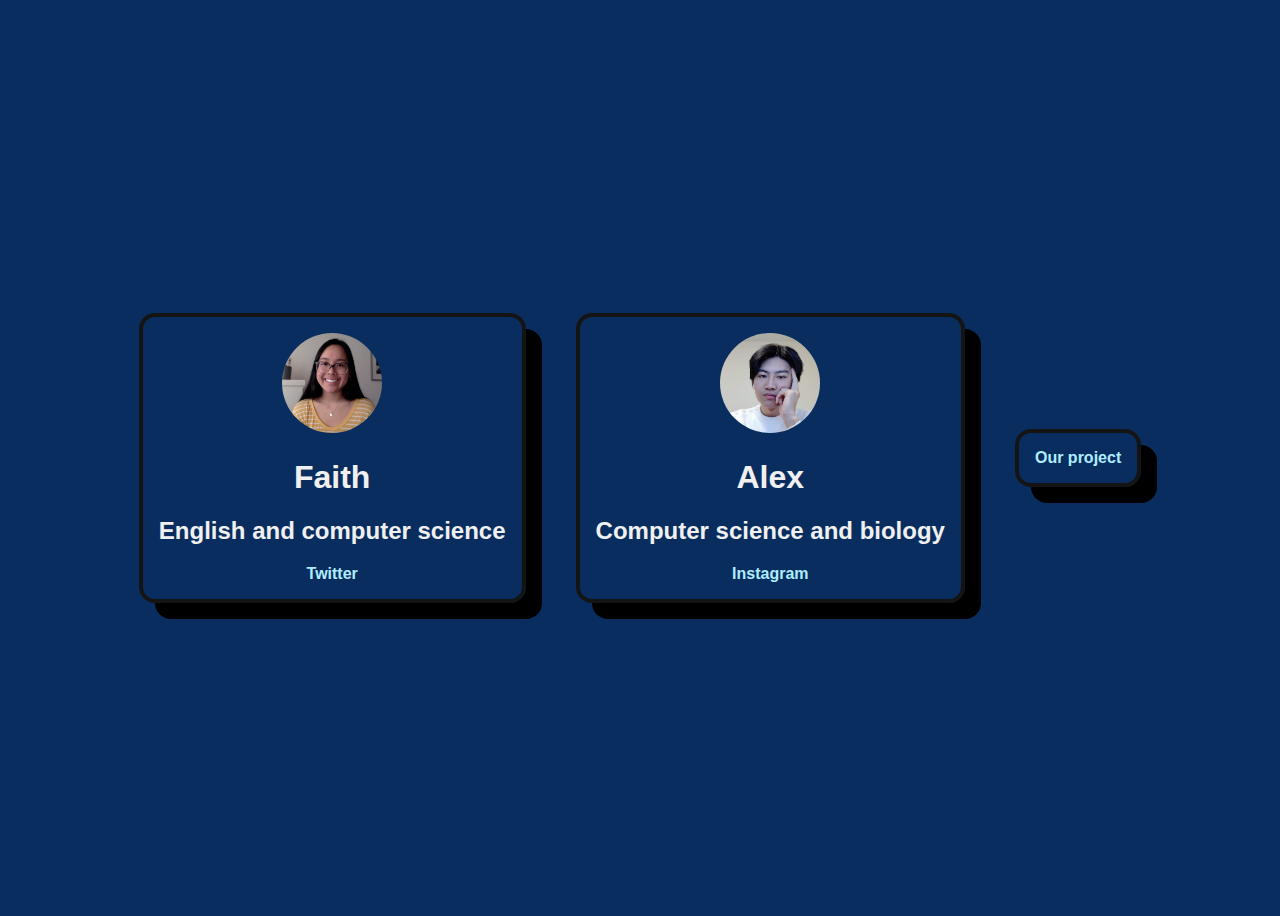
==== index.html @ 4ee13c8f "Initial commit" ====
<!DOCTYPE html>
<html>

<head>
	<meta charset="utf-8">
	<meta name="viewport" content="width=device-width">
	<!-- ^ the viewport meta tag is to make your webpage responsive according to screen size -->
	<title>faithalex</title>
	<!-- ^ your webpage's title -->
	<link href="style.css" rel="stylesheet" type="text/css" />
	<!-- ^ where we link our CSS file to our webpage -->
</head>

<body class="dark">
 
<div>
  <img src="photos/faith prof.jpg" />
  <h1>Faith</h1>
  <!--hi Faith-->
  <h2>English and computer science</h2>
  <a href="https://twitter.com/candidconcern"> Twitter </a>
</div>

<div>
  <img src="photos/prof_pic_cropped.jpg" class="crop"/>
  <h1>Alex</h1>
  <!--hi Alex-->
  <h2>Computer science and biology</h2>
  <a href="https://www.instagram.com/analexzhou/"> Instagram </a>
</div>

<!--
<div class="nav">
  -->
<nav>
  <a href="project.html">Our project</a>
</nav>

	<script src="script.js"></script>
	<!-- ^ where we link our JS file to our webpage (we don't need to worry about this for now!) -->
</body>

</html>
---- style.css ----
body 
{
  font-family:-apple-system, BlinkMacSystemFont, 'Segoe UI', Roboto, Oxygen, Ubuntu, Cantarell, 'Open Sans', 'Helvetica Neue', sans-serif;

  display: flex;
  justify-content: center;
  align-items: center;
  height: 100vh;
  color: rgb(0, 0, 0);
  transition: all 300ms ease;
}

nav{
   text-align: center;
  border: 4px solid rgb(20, 20, 20);
  padding: 16px;
  box-shadow: 16px 16px rgb(0, 0, 0);
  border-radius: 16px;
  margin: 25px;
   float: right;
}

div
{
  text-align: center;
  border: 4px solid rgb(20, 20, 20);
  padding: 16px;
  box-shadow: 16px 16px rgb(0, 0, 0);
  border-radius: 16px;
  margin: 25px;
}

img
{
  max-width: 100px;
  border-radius: 50%;
}

.crop
{
  width: 100px;
  height: 100px;
  overflow: hidden;
}

a
{
  text-decoration: none;
  color: rgb(175, 236, 255);
  font-weight: bold;
}

.dark
{
  background: rgb(8, 45, 94);
  color: #f0f0f0;
}
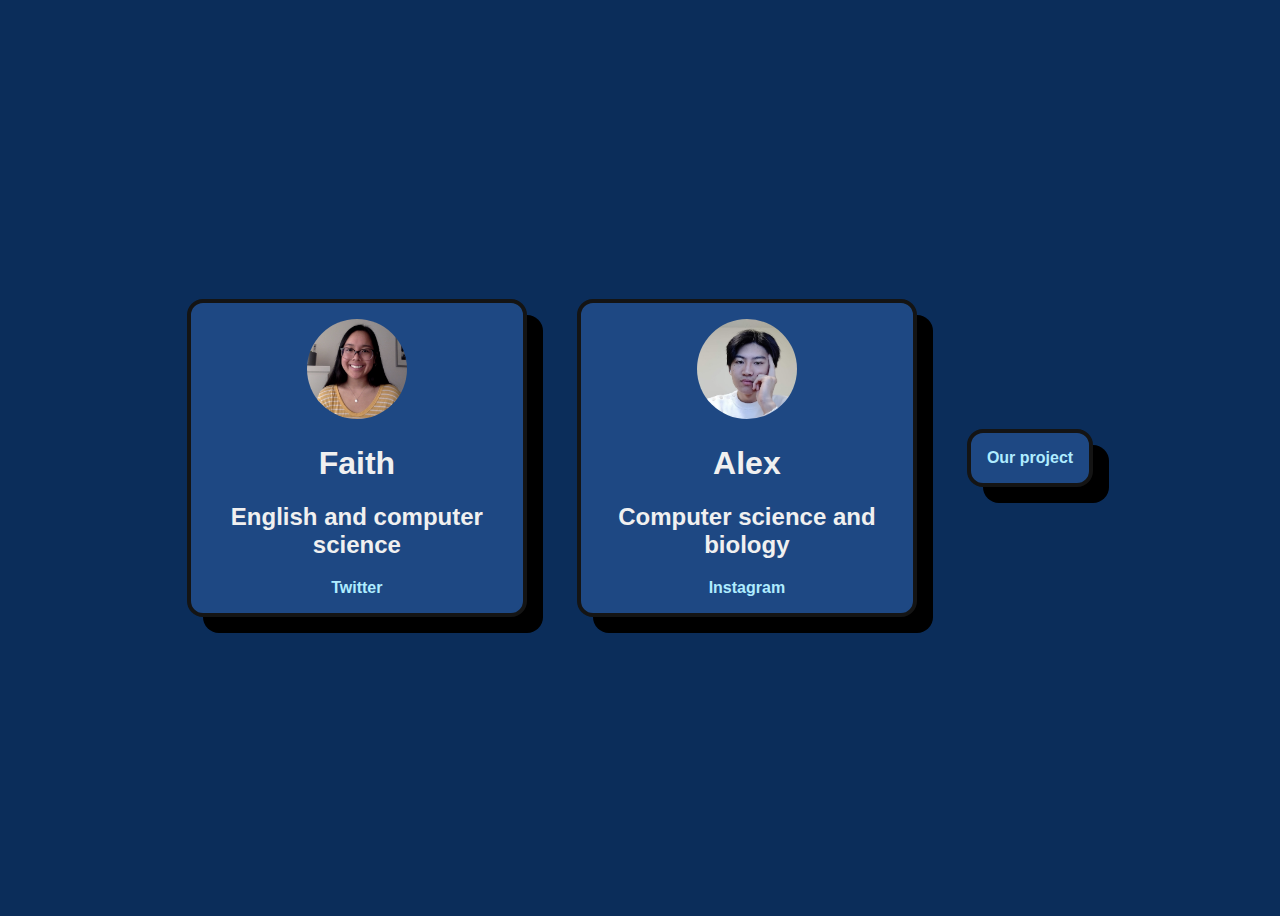
==== commit c6352a7e: "Played around with colours" ====
--- a/index.html
+++ b/index.html
@@ -4,16 +4,14 @@
 <head>
 	<meta charset="utf-8">
 	<meta name="viewport" content="width=device-width">
-	<!-- ^ the viewport meta tag is to make your webpage responsive according to screen size -->
-	<title>faithalex</title>
+	<title>FYC site</title>
 	<!-- ^ your webpage's title -->
 	<link href="style.css" rel="stylesheet" type="text/css" />
-	<!-- ^ where we link our CSS file to our webpage -->
 </head>
 
 <body class="dark">
  
-<div>
+<div class="intro">
   <img src="photos/faith prof.jpg" />
   <h1>Faith</h1>
   <!--hi Faith-->
@@ -21,7 +19,7 @@
   <a href="https://twitter.com/candidconcern"> Twitter </a>
 </div>
 
-<div>
+<div class="intro">
   <img src="photos/prof_pic_cropped.jpg" class="crop"/>
   <h1>Alex</h1>
   <!--hi Alex-->
@@ -29,15 +27,12 @@
   <a href="https://www.instagram.com/analexzhou/"> Instagram </a>
 </div>
 
-<!--
-<div class="nav">
-  -->
 <nav>
   <a href="project.html">Our project</a>
 </nav>
 
 	<script src="script.js"></script>
-	<!-- ^ where we link our JS file to our webpage (we don't need to worry about this for now!) -->
+  
 </body>
 
 </html>--- a/style.css
+++ b/style.css
@@ -1,3 +1,9 @@
+:root 
+{
+  --div-color: rgb(255, 255, 255);
+  --a-color: rgb(135, 227, 255);
+}
+
 body 
 {
   font-family:-apple-system, BlinkMacSystemFont, 'Segoe UI', Roboto, Oxygen, Ubuntu, Cantarell, 'Open Sans', 'Helvetica Neue', sans-serif;
@@ -8,10 +14,13 @@
   height: 100vh;
   color: rgb(0, 0, 0);
   transition: all 300ms ease;
+  background: rgb(228, 228, 228)
 }
 
-nav{
-   text-align: center;
+nav
+{
+  background-color: var(--div-color);
+  text-align: center;
   border: 4px solid rgb(20, 20, 20);
   padding: 16px;
   box-shadow: 16px 16px rgb(0, 0, 0);
@@ -22,6 +31,23 @@
 
 div
 {
+  background-color: var(--div-color);
+  text-align: center;
+  border: 4px solid rgb(20, 20, 20);
+  padding: 16px;
+  box-shadow: 16px 16px rgb(0, 0, 0);
+  border-radius: 16px;
+  margin: 25px;
+}
+
+.intro
+{
+  max-width: 300px;
+}
+
+.proj
+{
+  max-width: 550px;
   text-align: center;
   border: 4px solid rgb(20, 20, 20);
   padding: 16px;
@@ -46,12 +72,14 @@
 a
 {
   text-decoration: none;
-  color: rgb(175, 236, 255);
+  color: var(--a-color);
   font-weight: bold;
 }
 
 .dark
 {
-  background: rgb(8, 45, 94);
+  --div-color: #1E4883;
+  --a-color: rgb(175, 236, 255);
+  background: rgb(11, 45, 90);
   color: #f0f0f0;
 }